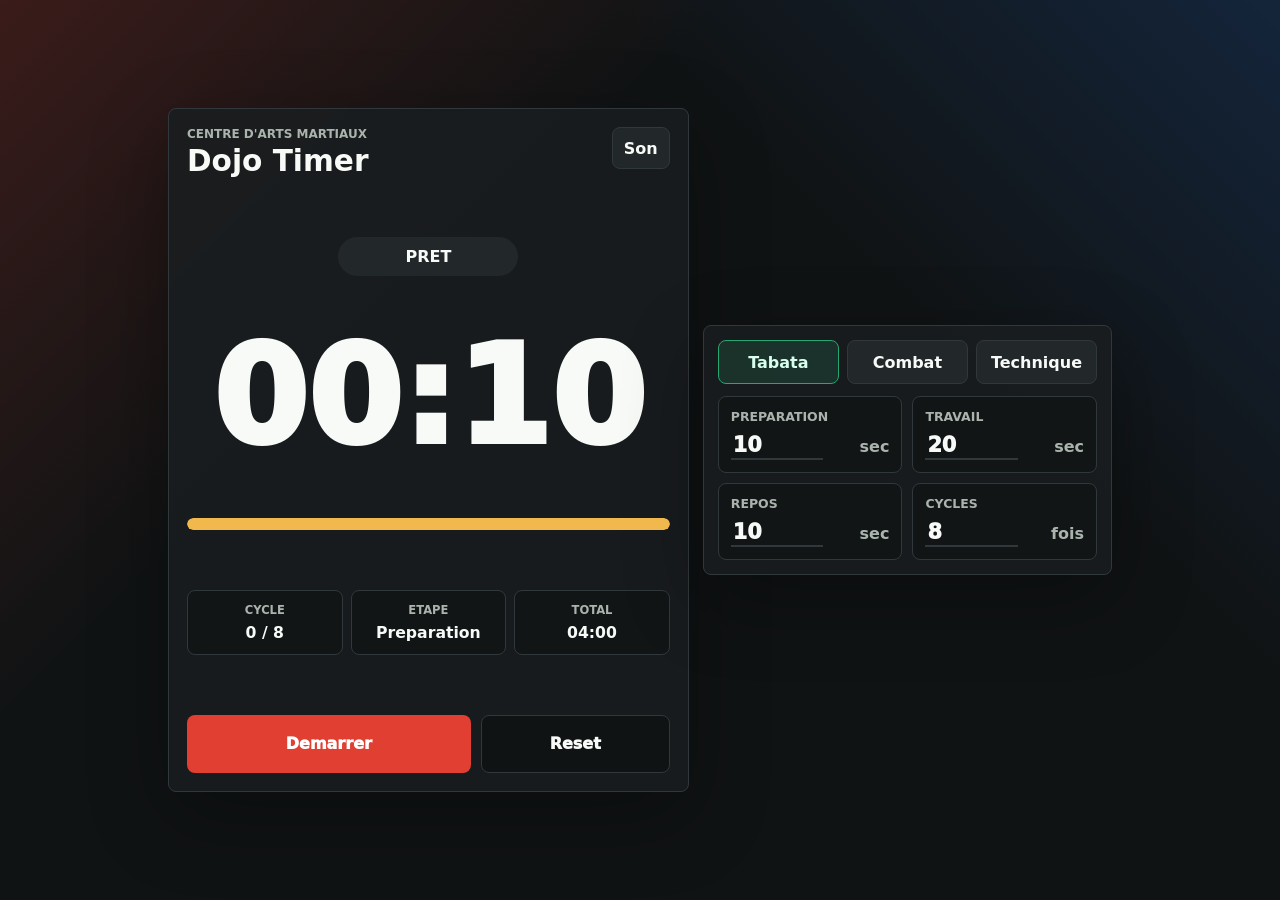
==== dojo-timer/index.html @ 416a4e1d "Add files via upload" ====
<!doctype html>
<html lang="fr">
  <head>
    <meta charset="UTF-8" />
    <meta name="viewport" content="width=device-width, initial-scale=1.0" />
    <meta name="theme-color" content="#151819" />
    <title>Dojo Timer</title>
    <link rel="manifest" href="manifest.webmanifest" />
    <link rel="stylesheet" href="styles.css" />
  </head>
  <body>
    <main class="app-shell">
      <section class="timer-stage" aria-live="polite">
        <div class="brand-row">
          <div>
            <p class="eyebrow">Centre d'arts martiaux</p>
            <h1>Dojo Timer</h1>
          </div>
          <button id="sound-toggle" class="icon-button" type="button" aria-label="Activer le son">Son</button>
        </div>

        <div id="phase-badge" class="phase-badge ready">Pret</div>
        <div id="timer" class="timer">00:10</div>

        <div class="progress-shell" aria-hidden="true">
          <div id="progress-bar" class="progress-bar"></div>
        </div>

        <div class="session-meta">
          <div>
            <span>Cycle</span>
            <strong id="round-count">0 / 8</strong>
          </div>
          <div>
            <span>Etape</span>
            <strong id="phase-label">Preparation</strong>
          </div>
          <div>
            <span>Total</span>
            <strong id="total-time">00:00</strong>
          </div>
        </div>

        <div class="controls">
          <button id="start-pause" class="primary-button" type="button">Demarrer</button>
          <button id="reset" class="secondary-button" type="button">Reset</button>
        </div>
      </section>

      <section class="settings-panel" aria-label="Reglages du chronometre">
        <div class="preset-row" role="group" aria-label="Presets rapides">
          <button class="preset active" type="button" data-work="20" data-rest="10" data-rounds="8" data-prep="10">Tabata</button>
          <button class="preset" type="button" data-work="180" data-rest="60" data-rounds="5" data-prep="30">Combat</button>
          <button class="preset" type="button" data-work="60" data-rest="30" data-rounds="10" data-prep="15">Technique</button>
        </div>

        <form id="settings-form" class="settings-form">
          <label>
            <span>Preparation</span>
            <input id="prep" name="prep" type="number" min="0" max="300" value="10" />
            <em>sec</em>
          </label>

          <label>
            <span>Travail</span>
            <input id="work" name="work" type="number" min="5" max="900" value="20" />
            <em>sec</em>
          </label>

          <label>
            <span>Repos</span>
            <input id="rest" name="rest" type="number" min="0" max="600" value="10" />
            <em>sec</em>
          </label>

          <label>
            <span>Cycles</span>
            <input id="rounds" name="rounds" type="number" min="1" max="99" value="8" />
            <em>fois</em>
          </label>
        </form>
      </section>
    </main>

    <script src="app.js"></script>
  </body>
</html>
---- dojo-timer/styles.css ----
:root {
  color-scheme: dark;
  --bg: #101314;
  --panel: #191d1f;
  --panel-strong: #22282a;
  --ink: #f7faf7;
  --muted: #aab4ad;
  --line: #31383b;
  --work: #e13f32;
  --rest: #2674e8;
  --prep: #f0b84d;
  --done: #25a76f;
  font-family: Inter, ui-sans-serif, system-ui, -apple-system, BlinkMacSystemFont, "Segoe UI", sans-serif;
}

* {
  box-sizing: border-box;
}

body {
  margin: 0;
  min-height: 100vh;
  background:
    linear-gradient(135deg, rgba(225, 63, 50, 0.2), transparent 32rem),
    linear-gradient(225deg, rgba(38, 116, 232, 0.18), transparent 30rem),
    var(--bg);
  color: var(--ink);
}

button,
input {
  font: inherit;
}

.app-shell {
  width: min(100%, 520px);
  min-height: 100vh;
  margin: 0 auto;
  padding: 18px;
  display: grid;
  gap: 14px;
  align-content: center;
}

.timer-stage,
.settings-panel {
  border: 1px solid var(--line);
  border-radius: 8px;
  background: rgba(25, 29, 31, 0.92);
  box-shadow: 0 24px 80px rgba(0, 0, 0, 0.32);
}

.timer-stage {
  min-height: 58vh;
  padding: 18px;
  display: grid;
  gap: 18px;
  align-content: space-between;
}

.brand-row {
  display: flex;
  align-items: start;
  justify-content: space-between;
  gap: 12px;
}

.eyebrow {
  margin: 0 0 6px;
  color: var(--muted);
  font-size: 0.75rem;
  font-weight: 800;
  letter-spacing: 0;
  text-transform: uppercase;
}

h1 {
  margin: 0;
  font-size: 1.85rem;
  line-height: 1;
  letter-spacing: 0;
}

.icon-button,
.secondary-button,
.preset {
  border: 1px solid var(--line);
  border-radius: 8px;
  background: var(--panel-strong);
  color: var(--ink);
  cursor: pointer;
}

.icon-button {
  min-width: 58px;
  min-height: 42px;
  font-weight: 850;
}

.phase-badge {
  justify-self: center;
  min-width: 180px;
  padding: 10px 16px;
  border-radius: 999px;
  background: var(--panel-strong);
  color: var(--ink);
  font-size: 1rem;
  font-weight: 900;
  text-align: center;
  text-transform: uppercase;
}

.phase-badge.prep {
  background: var(--prep);
  color: #1e1708;
}

.phase-badge.work {
  background: var(--work);
  color: #fff;
}

.phase-badge.rest {
  background: var(--rest);
  color: #fff;
}

.phase-badge.done {
  background: var(--done);
  color: #fff;
}

.timer {
  text-align: center;
  font-variant-numeric: tabular-nums;
  font-size: clamp(4.8rem, 23vw, 8.5rem);
  font-weight: 950;
  line-height: 0.9;
  letter-spacing: 0;
}

.progress-shell {
  height: 12px;
  overflow: hidden;
  border-radius: 999px;
  background: #0d0f10;
}

.progress-bar {
  width: 100%;
  height: 100%;
  border-radius: inherit;
  background: var(--prep);
  transform-origin: left center;
  transform: scaleX(1);
}

.session-meta {
  display: grid;
  grid-template-columns: repeat(3, 1fr);
  gap: 8px;
}

.session-meta div {
  min-width: 0;
  padding: 12px 10px;
  border: 1px solid var(--line);
  border-radius: 8px;
  background: #111516;
  text-align: center;
}

.session-meta span {
  display: block;
  color: var(--muted);
  font-size: 0.72rem;
  font-weight: 750;
  text-transform: uppercase;
}

.session-meta strong {
  display: block;
  margin-top: 6px;
  font-size: 0.98rem;
  white-space: nowrap;
}

.controls {
  display: grid;
  grid-template-columns: 1.5fr 1fr;
  gap: 10px;
}

.primary-button,
.secondary-button {
  min-height: 58px;
  font-weight: 950;
}

.primary-button {
  border: 0;
  border-radius: 8px;
  background: var(--work);
  color: white;
  cursor: pointer;
}

.primary-button.running {
  background: var(--prep);
  color: #221806;
}

.secondary-button {
  background: #101314;
}

.settings-panel {
  padding: 14px;
}

.preset-row {
  display: grid;
  grid-template-columns: repeat(3, 1fr);
  gap: 8px;
  margin-bottom: 12px;
}

.preset {
  min-height: 44px;
  font-weight: 850;
}

.preset.active {
  border-color: var(--done);
  background: rgba(37, 167, 111, 0.16);
  color: #d8ffed;
}

.settings-form {
  display: grid;
  grid-template-columns: repeat(2, 1fr);
  gap: 10px;
}

.settings-form label {
  display: grid;
  grid-template-columns: 1fr 58px;
  align-items: center;
  gap: 8px;
  padding: 12px;
  border: 1px solid var(--line);
  border-radius: 8px;
  background: #111516;
}

.settings-form span {
  grid-column: 1 / -1;
  color: var(--muted);
  font-size: 0.78rem;
  font-weight: 800;
  text-transform: uppercase;
}

.settings-form input {
  width: 100%;
  min-width: 0;
  border: 0;
  border-bottom: 2px solid var(--line);
  outline: 0;
  background: transparent;
  color: var(--ink);
  font-size: 1.3rem;
  font-weight: 950;
}

.settings-form em {
  color: var(--muted);
  font-style: normal;
  font-weight: 800;
  text-align: right;
}

body.phase-work {
  background:
    linear-gradient(135deg, rgba(225, 63, 50, 0.36), transparent 34rem),
    var(--bg);
}

body.phase-rest {
  background:
    linear-gradient(135deg, rgba(38, 116, 232, 0.34), transparent 34rem),
    var(--bg);
}

body.phase-done {
  background:
    linear-gradient(135deg, rgba(37, 167, 111, 0.34), transparent 34rem),
    var(--bg);
}

@media (min-width: 860px) {
  .app-shell {
    width: min(100%, 980px);
    grid-template-columns: 1.12fr 0.88fr;
  }

  .timer-stage {
    min-height: 76vh;
  }

  .settings-panel {
    align-self: center;
  }
}
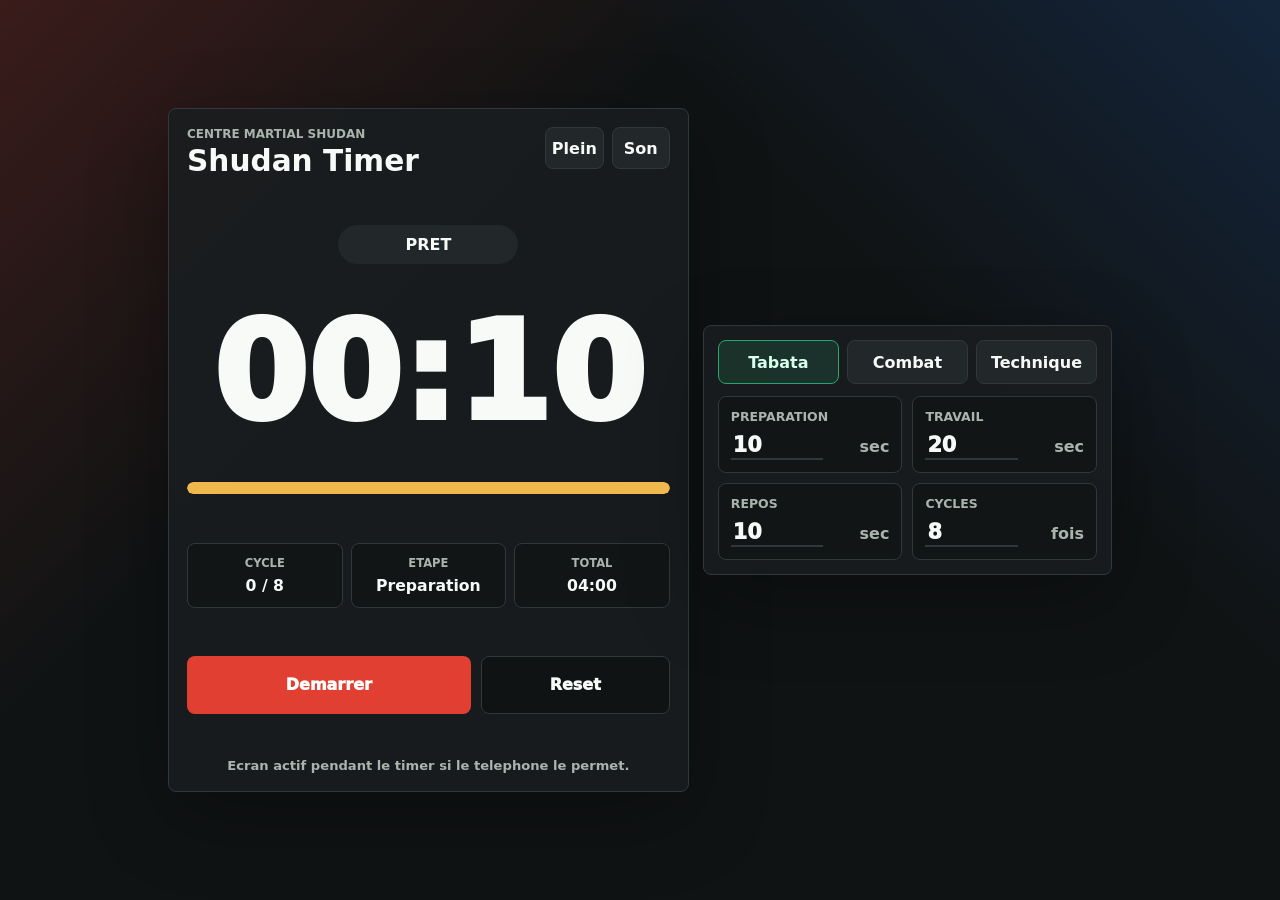
==== commit 6b6f3d70: "Add files via upload" ====
--- a/dojo-timer/index.html
+++ b/dojo-timer/index.html
@@ -4,7 +4,7 @@
     <meta charset="UTF-8" />
     <meta name="viewport" content="width=device-width, initial-scale=1.0" />
     <meta name="theme-color" content="#151819" />
-    <title>Dojo Timer</title>
+    <title>Centre Martial Shudan Timer</title>
     <link rel="manifest" href="manifest.webmanifest" />
     <link rel="stylesheet" href="styles.css" />
   </head>
@@ -13,10 +13,13 @@
       <section class="timer-stage" aria-live="polite">
         <div class="brand-row">
           <div>
-            <p class="eyebrow">Centre d'arts martiaux</p>
-            <h1>Dojo Timer</h1>
+            <p class="eyebrow">Centre Martial Shudan</p>
+            <h1>Shudan Timer</h1>
           </div>
-          <button id="sound-toggle" class="icon-button" type="button" aria-label="Activer le son">Son</button>
+          <div class="top-actions">
+            <button id="fullscreen-toggle" class="icon-button" type="button" aria-label="Activer le plein ecran">Plein</button>
+            <button id="sound-toggle" class="icon-button" type="button" aria-label="Activer le son">Son</button>
+          </div>
         </div>
 
         <div id="phase-badge" class="phase-badge ready">Pret</div>
@@ -45,6 +48,8 @@
           <button id="start-pause" class="primary-button" type="button">Demarrer</button>
           <button id="reset" class="secondary-button" type="button">Reset</button>
         </div>
+
+        <p id="wake-status" class="wake-status">Ecran actif pendant le timer si le telephone le permet.</p>
       </section>
 
       <section class="settings-panel" aria-label="Reglages du chronometre">
--- a/dojo-timer/styles.css
+++ b/dojo-timer/styles.css
@@ -65,6 +65,11 @@
   gap: 12px;
 }
 
+.top-actions {
+  display: flex;
+  gap: 8px;
+}
+
 .eyebrow {
   margin: 0 0 6px;
   color: var(--muted);
@@ -95,6 +100,12 @@
   min-width: 58px;
   min-height: 42px;
   font-weight: 850;
+}
+
+.icon-button.active {
+  border-color: var(--done);
+  background: rgba(37, 167, 111, 0.18);
+  color: #d8ffed;
 }
 
 .phase-badge {
@@ -214,6 +225,18 @@
   background: #101314;
 }
 
+.wake-status {
+  margin: -4px 0 0;
+  color: var(--muted);
+  font-size: 0.82rem;
+  font-weight: 700;
+  text-align: center;
+}
+
+.wake-status.active {
+  color: #d8ffed;
+}
+
 .settings-panel {
   padding: 14px;
 }
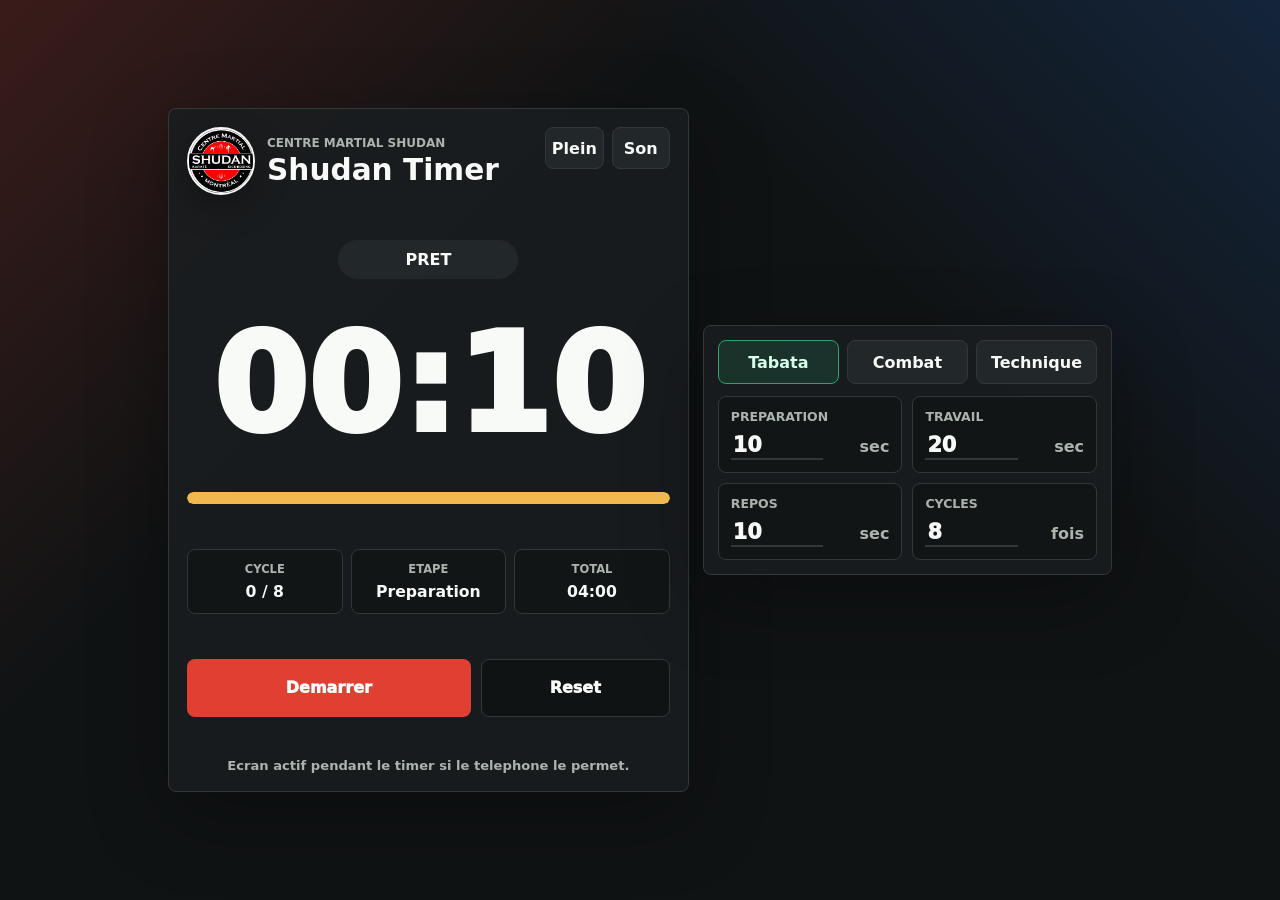
==== commit 5ea71d66: "Add files via upload" ====
--- a/dojo-timer/index.html
+++ b/dojo-timer/index.html
@@ -12,9 +12,12 @@
     <main class="app-shell">
       <section class="timer-stage" aria-live="polite">
         <div class="brand-row">
-          <div>
+          <div class="brand-lockup">
+            <img class="brand-logo" src="./assets/shudan-logo.jpg" alt="Logo Centre Martial Shudan" />
+            <div>
             <p class="eyebrow">Centre Martial Shudan</p>
             <h1>Shudan Timer</h1>
+            </div>
           </div>
           <div class="top-actions">
             <button id="fullscreen-toggle" class="icon-button" type="button" aria-label="Activer le plein ecran">Plein</button>
--- a/dojo-timer/styles.css
+++ b/dojo-timer/styles.css
@@ -65,6 +65,24 @@
   gap: 12px;
 }
 
+.brand-lockup {
+  display: flex;
+  align-items: center;
+  min-width: 0;
+  gap: 12px;
+}
+
+.brand-logo {
+  width: 68px;
+  height: 68px;
+  border: 2px solid #f7faf7;
+  border-radius: 50%;
+  background: #fff;
+  object-fit: cover;
+  object-position: center;
+  box-shadow: 0 12px 34px rgba(0, 0, 0, 0.3);
+}
+
 .top-actions {
   display: flex;
   gap: 8px;
@@ -84,6 +102,25 @@
   font-size: 1.85rem;
   line-height: 1;
   letter-spacing: 0;
+}
+
+@media (max-width: 390px) {
+  .brand-row {
+    align-items: center;
+  }
+
+  .brand-logo {
+    width: 56px;
+    height: 56px;
+  }
+
+  h1 {
+    font-size: 1.55rem;
+  }
+
+  .icon-button {
+    min-width: 52px;
+  }
 }
 
 .icon-button,
@@ -335,3 +372,137 @@
     align-self: center;
   }
 }
+
+@media (orientation: landscape) and (max-height: 520px) {
+  .app-shell {
+    width: min(100%, 980px);
+    min-height: 100vh;
+    grid-template-columns: 1.2fr 0.8fr;
+    gap: 10px;
+    padding: 8px;
+    align-content: stretch;
+  }
+
+  .timer-stage {
+    min-height: calc(100vh - 16px);
+    padding: 10px;
+    gap: 8px;
+  }
+
+  .settings-panel {
+    max-height: calc(100vh - 16px);
+    overflow: auto;
+    padding: 10px;
+  }
+
+  .brand-logo {
+    width: 44px;
+    height: 44px;
+  }
+
+  .eyebrow {
+    margin-bottom: 3px;
+    font-size: 0.64rem;
+  }
+
+  h1 {
+    font-size: 1.28rem;
+  }
+
+  .icon-button {
+    min-width: 50px;
+    min-height: 36px;
+    font-size: 0.82rem;
+  }
+
+  .phase-badge {
+    min-width: 132px;
+    padding: 7px 12px;
+    font-size: 0.78rem;
+  }
+
+  .timer {
+    font-size: clamp(4rem, 22vh, 6.8rem);
+    line-height: 0.88;
+  }
+
+  .progress-shell {
+    height: 8px;
+  }
+
+  .session-meta {
+    gap: 6px;
+  }
+
+  .session-meta div {
+    padding: 7px 8px;
+  }
+
+  .session-meta span {
+    font-size: 0.62rem;
+  }
+
+  .session-meta strong {
+    margin-top: 3px;
+    font-size: 0.82rem;
+  }
+
+  .controls {
+    gap: 8px;
+  }
+
+  .primary-button,
+  .secondary-button {
+    min-height: 44px;
+  }
+
+  .wake-status {
+    margin: 0;
+    font-size: 0.72rem;
+  }
+
+  .preset-row {
+    gap: 6px;
+    margin-bottom: 8px;
+  }
+
+  .preset {
+    min-height: 36px;
+    font-size: 0.82rem;
+  }
+
+  .settings-form {
+    gap: 7px;
+  }
+
+  .settings-form label {
+    padding: 8px;
+  }
+
+  .settings-form span {
+    font-size: 0.64rem;
+  }
+
+  .settings-form input {
+    font-size: 1rem;
+  }
+}
+
+@media (orientation: landscape) and (max-height: 380px) {
+  .settings-panel {
+    display: none;
+  }
+
+  .app-shell {
+    grid-template-columns: 1fr;
+    width: min(100%, 740px);
+  }
+
+  .timer-stage {
+    min-height: calc(100vh - 16px);
+  }
+
+  .timer {
+    font-size: clamp(4.6rem, 30vh, 7.4rem);
+  }
+}
